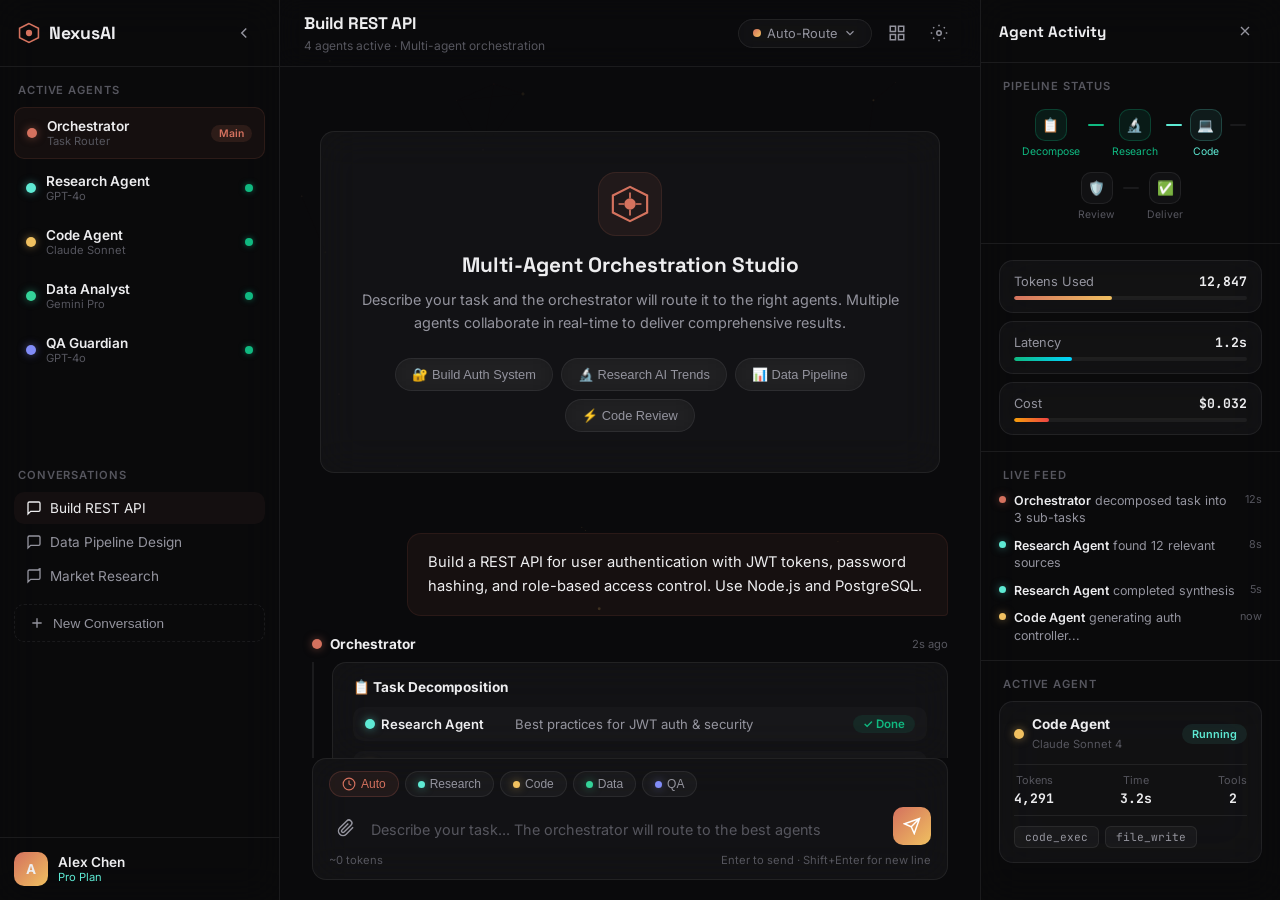
==== orchestration.html @ a89839aa "Initial commit: NexusAI orchestration platform" ====
<!DOCTYPE html>
<html lang="en">
<head>
    <meta charset="UTF-8">
    <meta name="viewport" content="width=device-width, initial-scale=1.0">
    <title>NexusAI — Multi-Agent Orchestration Studio</title>
    <link rel="preconnect" href="https://fonts.googleapis.com">
    <link href="https://fonts.googleapis.com/css2?family=Inter:wght@300;400;500;600;700;800&family=Space+Grotesk:wght@400;500;600;700&family=JetBrains+Mono:wght@400;500&display=swap" rel="stylesheet">
    <link rel="stylesheet" href="orch.css">
</head>
<body>
    <canvas id="bgCanvas"></canvas>
    <div class="cursor-glow" id="cursorGlow"></div>

    <div class="app-layout">
        <!-- Left Sidebar: Agents -->
        <aside class="sidebar" id="sidebar">
            <div class="sidebar-header">
                <a href="index.html" class="logo">
                    <svg width="22" height="22" viewBox="0 0 28 28" fill="none"><path d="M14 2L2 8v12l12 6 12-6V8L14 2z" stroke="url(#lg)" stroke-width="2" fill="none"/><circle cx="14" cy="14" r="4" fill="url(#lg)"/><defs><linearGradient id="lg" x1="0" y1="0" x2="28" y2="28"><stop stop-color="#D4715E"/><stop offset="1" stop-color="#F0C060"/></linearGradient></defs></svg>
                    <span>NexusAI</span>
                </a>
                <button class="icon-btn" id="toggleSidebar" title="Collapse">
                    <svg width="18" height="18" viewBox="0 0 24 24" fill="none" stroke="currentColor" stroke-width="2"><path d="M15 18l-6-6 6-6"/></svg>
                </button>
            </div>

            <div class="sidebar-section">
                <div class="section-label">Active Agents</div>
                <div class="agent-list" id="agentList">
                    <div class="agent-item active" data-agent="orchestrator">
                        <div class="agent-dot dot-purple"></div>
                        <div class="agent-info"><span class="agent-name">Orchestrator</span><span class="agent-role">Task Router</span></div>
                        <div class="agent-badge">Main</div>
                    </div>
                    <div class="agent-item" data-agent="researcher">
                        <div class="agent-dot dot-blue"></div>
                        <div class="agent-info"><span class="agent-name">Research Agent</span><span class="agent-role">GPT-4o</span></div>
                        <div class="status-dot online"></div>
                    </div>
                    <div class="agent-item" data-agent="coder">
                        <div class="agent-dot dot-cyan"></div>
                        <div class="agent-info"><span class="agent-name">Code Agent</span><span class="agent-role">Claude Sonnet</span></div>
                        <div class="status-dot online"></div>
                    </div>
                    <div class="agent-item" data-agent="analyst">
                        <div class="agent-dot dot-green"></div>
                        <div class="agent-info"><span class="agent-name">Data Analyst</span><span class="agent-role">Gemini Pro</span></div>
                        <div class="status-dot online"></div>
                    </div>
                    <div class="agent-item" data-agent="reviewer">
                        <div class="agent-dot dot-orange"></div>
                        <div class="agent-info"><span class="agent-name">QA Guardian</span><span class="agent-role">GPT-4o</span></div>
                        <div class="status-dot online"></div>
                    </div>
                </div>
            </div>

            <div class="sidebar-section">
                <div class="section-label">Conversations</div>
                <div class="conv-list">
                    <div class="conv-item active">
                        <svg width="16" height="16" viewBox="0 0 24 24" fill="none" stroke="currentColor" stroke-width="2"><path d="M21 15a2 2 0 01-2 2H7l-4 4V5a2 2 0 012-2h14a2 2 0 012 2z"/></svg>
                        <span>Build REST API</span>
                    </div>
                    <div class="conv-item">
                        <svg width="16" height="16" viewBox="0 0 24 24" fill="none" stroke="currentColor" stroke-width="2"><path d="M21 15a2 2 0 01-2 2H7l-4 4V5a2 2 0 012-2h14a2 2 0 012 2z"/></svg>
                        <span>Data Pipeline Design</span>
                    </div>
                    <div class="conv-item">
                        <svg width="16" height="16" viewBox="0 0 24 24" fill="none" stroke="currentColor" stroke-width="2"><path d="M21 15a2 2 0 01-2 2H7l-4 4V5a2 2 0 012-2h14a2 2 0 012-2z"/></svg>
                        <span>Market Research</span>
                    </div>
                </div>
                <button class="new-chat-btn">
                    <svg width="16" height="16" viewBox="0 0 24 24" fill="none" stroke="currentColor" stroke-width="2"><path d="M12 5v14M5 12h14"/></svg>
                    New Conversation
                </button>
            </div>

            <div class="sidebar-footer">
                <div class="user-info">
                    <div class="user-avatar">A</div>
                    <div class="user-details"><span>Alex Chen</span><span class="user-plan">Pro Plan</span></div>
                </div>
            </div>
        </aside>

        <!-- Main Chat Area -->
        <main class="main-area">
            <!-- Top Bar -->
            <div class="topbar">
                <button class="icon-btn mobile-menu" id="mobileMenu">
                    <svg width="20" height="20" viewBox="0 0 24 24" fill="none" stroke="currentColor" stroke-width="2"><path d="M3 12h18M3 6h18M3 18h18"/></svg>
                </button>
                <div class="topbar-title">
                    <h2>Build REST API</h2>
                    <span class="topbar-meta">4 agents active · Multi-agent orchestration</span>
                </div>
                <div class="topbar-actions">
                    <div class="model-selector glass-pill" id="modelSelector">
                        <span class="model-dot"></span>
                        <span>Auto-Route</span>
                        <svg width="14" height="14" viewBox="0 0 24 24" fill="none" stroke="currentColor" stroke-width="2"><path d="M6 9l6 6 6-6"/></svg>
                    </div>
                    <button class="icon-btn" title="Pipeline View" id="togglePipeline">
                        <svg width="18" height="18" viewBox="0 0 24 24" fill="none" stroke="currentColor" stroke-width="2"><rect x="3" y="3" width="7" height="7"/><rect x="14" y="3" width="7" height="7"/><rect x="3" y="14" width="7" height="7"/><rect x="14" y="14" width="7" height="7"/></svg>
                    </button>
                    <button class="icon-btn" title="Settings">
                        <svg width="18" height="18" viewBox="0 0 24 24" fill="none" stroke="currentColor" stroke-width="2"><circle cx="12" cy="12" r="3"/><path d="M12 1v2M12 21v2M4.22 4.22l1.42 1.42M18.36 18.36l1.42 1.42M1 12h2M21 12h2M4.22 19.78l1.42-1.42M18.36 5.64l1.42-1.42"/></svg>
                    </button>
                </div>
            </div>

            <!-- Chat Messages -->
            <div class="chat-area" id="chatArea">
                <div class="chat-messages" id="chatMessages">
                    <!-- Welcome -->
                    <div class="welcome-card glass-card">
                        <div class="welcome-icon">
                            <svg width="40" height="40" viewBox="0 0 28 28" fill="none"><path d="M14 2L2 8v12l12 6 12-6V8L14 2z" stroke="url(#wg)" stroke-width="1.5" fill="none"/><circle cx="14" cy="14" r="4" fill="url(#wg)"/><path d="M14 10v-4M14 22v-4M18 14h4M6 14h4" stroke="url(#wg)" stroke-width="1.2"/><defs><linearGradient id="wg" x1="0" y1="0" x2="28" y2="28"><stop stop-color="#D4715E"/><stop offset="1" stop-color="#F0C060"/></linearGradient></defs></svg>
                        </div>
                        <h3>Multi-Agent Orchestration Studio</h3>
                        <p>Describe your task and the orchestrator will route it to the right agents. Multiple agents collaborate in real-time to deliver comprehensive results.</p>
                        <div class="quick-prompts">
                            <button class="quick-prompt glass-pill" data-prompt="Build a full-stack authentication system with JWT">🔐 Build Auth System</button>
                            <button class="quick-prompt glass-pill" data-prompt="Research and analyze the latest trends in AI agents">🔬 Research AI Trends</button>
                            <button class="quick-prompt glass-pill" data-prompt="Create a data pipeline for real-time analytics">📊 Data Pipeline</button>
                            <button class="quick-prompt glass-pill" data-prompt="Review and optimize this codebase for performance">⚡ Code Review</button>
                        </div>
                    </div>

                    <!-- User Message -->
                    <div class="message user-message">
                        <div class="message-content">
                            <p>Build a REST API for user authentication with JWT tokens, password hashing, and role-based access control. Use Node.js and PostgreSQL.</p>
                        </div>
                    </div>

                    <!-- Orchestrator Routing -->
                    <div class="message agent-message orchestrator-msg">
                        <div class="message-header">
                            <div class="agent-dot dot-purple"></div>
                            <span class="msg-agent-name">Orchestrator</span>
                            <span class="msg-time">2s ago</span>
                        </div>
                        <div class="message-content">
                            <div class="routing-card glass-card">
                                <div class="routing-title">📋 Task Decomposition</div>
                                <div class="routing-tasks">
                                    <div class="route-task">
                                        <div class="route-agent"><div class="agent-dot dot-blue"></div>Research Agent</div>
                                        <span class="route-desc">Best practices for JWT auth & security</span>
                                        <span class="route-status done">✓ Done</span>
                                    </div>
                                    <div class="route-task">
                                        <div class="route-agent"><div class="agent-dot dot-cyan"></div>Code Agent</div>
                                        <span class="route-desc">Implementation with Node.js & PostgreSQL</span>
                                        <span class="route-status running">● Running</span>
                                    </div>
                                    <div class="route-task">
                                        <div class="route-agent"><div class="agent-dot dot-orange"></div>QA Guardian</div>
                                        <span class="route-desc">Security review & validation</span>
                                        <span class="route-status waiting">◦ Waiting</span>
                                    </div>
                                </div>
                            </div>
                        </div>
                    </div>

                    <!-- Research Agent -->
                    <div class="message agent-message">
                        <div class="message-header">
                            <div class="agent-dot dot-blue"></div>
                            <span class="msg-agent-name">Research Agent</span>
                            <span class="msg-model">GPT-4o</span>
                            <span class="msg-time">5s ago</span>
                        </div>
                        <div class="message-content">
                            <p>Here are the key security best practices for JWT authentication:</p>
                            <div class="findings-card glass-card">
                                <div class="finding"><span class="find-icon">🔑</span><div><strong>Token Strategy</strong><p>Use short-lived access tokens (15min) + long-lived refresh tokens stored in httpOnly cookies</p></div></div>
                                <div class="finding"><span class="find-icon">🔒</span><div><strong>Password Hashing</strong><p>bcrypt with cost factor 12, or Argon2id for new implementations</p></div></div>
                                <div class="finding"><span class="find-icon">🛡️</span><div><strong>RBAC Pattern</strong><p>Middleware-based role checking with hierarchical permissions</p></div></div>
                            </div>
                            <div class="msg-sources"><span>Sources:</span><a href="#">OWASP JWT Guide</a><a href="#">Auth0 Best Practices</a><a href="#">Node.js Security Checklist</a></div>
                        </div>
                    </div>

                    <!-- Code Agent (streaming) -->
                    <div class="message agent-message">
                        <div class="message-header">
                            <div class="agent-dot dot-cyan"></div>
                            <span class="msg-agent-name">Code Agent</span>
                            <span class="msg-model">Claude Sonnet</span>
                            <span class="msg-badge streaming">● Streaming</span>
                        </div>
                        <div class="message-content">
                            <p>I'll implement the authentication API based on the research findings. Here's the core structure:</p>
                            <div class="code-block">
                                <div class="code-header"><span class="code-lang">auth.controller.js</span><button class="copy-btn">Copy</button></div>
                                <pre><code><span class="kw">import</span> bcrypt <span class="kw">from</span> <span class="str">'bcrypt'</span>;
<span class="kw">import</span> jwt <span class="kw">from</span> <span class="str">'jsonwebtoken'</span>;
<span class="kw">import</span> { pool } <span class="kw">from</span> <span class="str">'./db.js'</span>;

<span class="kw">export async function</span> <span class="fn">register</span>(req, res) {
  <span class="kw">const</span> { email, password, role } = req.body;
  <span class="kw">const</span> hash = <span class="kw">await</span> bcrypt.hash(password, <span class="num">12</span>);

  <span class="kw">const</span> result = <span class="kw">await</span> pool.query(
    <span class="str">`INSERT INTO users (email, password_hash, role)
     VALUES ($1, $2, $3) RETURNING id, email, role`</span>,
    [email, hash, role || <span class="str">'user'</span>]
  );

  <span class="kw">const</span> token = generateTokenPair(result.rows[<span class="num">0</span>]);
  res.status(<span class="num">201</span>).json({ user: result.rows[<span class="num">0</span>], ...token });
}</code></pre>
                            </div>
                            <div class="typing-indicator"><span></span><span></span><span></span><span class="typing-text">Generating middleware...</span></div>
                        </div>
                    </div>
                </div>

                <!-- Input Area -->
                <div class="input-area">
                    <div class="input-container glass-card">
                        <div class="input-top">
                            <div class="agent-chips" id="agentChips">
                                <button class="agent-chip active" data-target="all"><svg width="14" height="14" viewBox="0 0 24 24" fill="none" stroke="currentColor" stroke-width="2"><circle cx="12" cy="12" r="10"/><path d="M12 6v6l4 2"/></svg> Auto</button>
                                <button class="agent-chip" data-target="researcher"><div class="agent-dot dot-blue small"></div>Research</button>
                                <button class="agent-chip" data-target="coder"><div class="agent-dot dot-cyan small"></div>Code</button>
                                <button class="agent-chip" data-target="analyst"><div class="agent-dot dot-green small"></div>Data</button>
                                <button class="agent-chip" data-target="reviewer"><div class="agent-dot dot-orange small"></div>QA</button>
                            </div>
                        </div>
                        <div class="input-row">
                            <button class="icon-btn attach-btn" title="Attach file">
                                <svg width="18" height="18" viewBox="0 0 24 24" fill="none" stroke="currentColor" stroke-width="2"><path d="M21.44 11.05l-9.19 9.19a6 6 0 01-8.49-8.49l9.19-9.19a4 4 0 015.66 5.66l-9.2 9.19a2 2 0 01-2.83-2.83l8.49-8.48"/></svg>
                            </button>
                            <textarea id="chatInput" placeholder="Describe your task... The orchestrator will route to the best agents" rows="1"></textarea>
                            <button class="send-btn" id="sendBtn" title="Send">
                                <svg width="18" height="18" viewBox="0 0 24 24" fill="none" stroke="currentColor" stroke-width="2"><path d="M22 2L11 13M22 2l-7 20-4-9-9-4 20-7z"/></svg>
                            </button>
                        </div>
                        <div class="input-footer">
                            <span class="token-count">~0 tokens</span>
                            <span class="input-hint">Enter to send · Shift+Enter for new line</span>
                        </div>
                    </div>
                </div>
            </div>
        </main>

        <!-- Right Panel: Activity -->
        <aside class="right-panel" id="rightPanel">
            <div class="panel-header">
                <h3>Agent Activity</h3>
                <button class="icon-btn" id="closePanel" title="Close">
                    <svg width="16" height="16" viewBox="0 0 24 24" fill="none" stroke="currentColor" stroke-width="2"><path d="M18 6L6 18M6 6l12 12"/></svg>
                </button>
            </div>

            <!-- Pipeline View -->
            <div class="pipeline-view">
                <div class="pipeline-label">Pipeline Status</div>
                <div class="pipeline-flow">
                    <div class="pipe-node done"><div class="pipe-icon">📋</div><span>Decompose</span></div>
                    <div class="pipe-line done"></div>
                    <div class="pipe-node done"><div class="pipe-icon">🔬</div><span>Research</span></div>
                    <div class="pipe-line active"></div>
                    <div class="pipe-node active"><div class="pipe-icon">💻</div><span>Code</span></div>
                    <div class="pipe-line"></div>
                    <div class="pipe-node"><div class="pipe-icon">🛡️</div><span>Review</span></div>
                    <div class="pipe-line"></div>
                    <div class="pipe-node"><div class="pipe-icon">✅</div><span>Deliver</span></div>
                </div>
            </div>

            <!-- Agent Stats -->
            <div class="agent-stats">
                <div class="stat-card glass-card">
                    <div class="stat-row"><span>Tokens Used</span><strong>12,847</strong></div>
                    <div class="stat-bar"><div class="stat-fill" style="width:42%"></div></div>
                </div>
                <div class="stat-card glass-card">
                    <div class="stat-row"><span>Latency</span><strong>1.2s</strong></div>
                    <div class="stat-bar"><div class="stat-fill green" style="width:25%"></div></div>
                </div>
                <div class="stat-card glass-card">
                    <div class="stat-row"><span>Cost</span><strong>$0.032</strong></div>
                    <div class="stat-bar"><div class="stat-fill orange" style="width:15%"></div></div>
                </div>
            </div>

            <!-- Live Activity Feed -->
            <div class="activity-feed">
                <div class="feed-label">Live Feed</div>
                <div class="feed-list" id="feedList">
                    <div class="feed-item">
                        <div class="feed-dot dot-purple"></div>
                        <div class="feed-content"><strong>Orchestrator</strong> decomposed task into 3 sub-tasks</div>
                        <span class="feed-time">12s</span>
                    </div>
                    <div class="feed-item">
                        <div class="feed-dot dot-blue"></div>
                        <div class="feed-content"><strong>Research Agent</strong> found 12 relevant sources</div>
                        <span class="feed-time">8s</span>
                    </div>
                    <div class="feed-item">
                        <div class="feed-dot dot-blue"></div>
                        <div class="feed-content"><strong>Research Agent</strong> completed synthesis</div>
                        <span class="feed-time">5s</span>
                    </div>
                    <div class="feed-item active">
                        <div class="feed-dot dot-cyan"></div>
                        <div class="feed-content"><strong>Code Agent</strong> generating auth controller...</div>
                        <span class="feed-time">now</span>
                    </div>
                </div>
            </div>

            <!-- Agent Details -->
            <div class="agent-detail-section">
                <div class="feed-label">Active Agent</div>
                <div class="agent-detail-card glass-card">
                    <div class="detail-header">
                        <div class="agent-dot dot-cyan"></div>
                        <div><strong>Code Agent</strong><span>Claude Sonnet 4</span></div>
                        <div class="status-badge running">Running</div>
                    </div>
                    <div class="detail-metrics">
                        <div><span>Tokens</span><strong>4,291</strong></div>
                        <div><span>Time</span><strong>3.2s</strong></div>
                        <div><span>Tools</span><strong>2</strong></div>
                    </div>
                    <div class="detail-tools">
                        <span class="tool-tag">code_exec</span>
                        <span class="tool-tag">file_write</span>
                    </div>
                </div>
            </div>
        </aside>
    </div>

    <script src="orch.js"></script>
</body>
</html>
---- orch.css ----
*,*::before,*::after{margin:0;padding:0;box-sizing:border-box}
:root{
  --bg:#0A0A0C;--bg2:#111114;--surface:#18181B80;
  --glass:rgba(255,255,255,.035);--glass-border:rgba(255,255,255,.07);--glass-hover:rgba(255,255,255,.07);
  --text:#EDEDEF;--text2:#94949E;--muted:#56565E;
  --accent:#D4715E;--accent2:#5EEAD4;--purple:#F0C060;
  --gradient:linear-gradient(135deg,#D4715E,#F0C060);
  --r:14px;--r-sm:10px;
  --font:'Inter',system-ui,sans-serif;--mono:'JetBrains Mono',monospace;--display:'Space Grotesk',sans-serif;
  --ease:cubic-bezier(.4,0,.2,1);
}
html,body{height:100%;overflow:hidden}
body{font-family:var(--font);background:var(--bg);color:var(--text);-webkit-font-smoothing:antialiased}
a{color:inherit;text-decoration:none}
ul{list-style:none}
::-webkit-scrollbar{width:5px}
::-webkit-scrollbar-track{background:transparent}
::-webkit-scrollbar-thumb{background:rgba(255,255,255,.08);border-radius:4px}
::-webkit-scrollbar-thumb:hover{background:rgba(255,255,255,.14)}

#bgCanvas{position:fixed;inset:0;z-index:0;pointer-events:none}
.cursor-glow{position:fixed;width:500px;height:500px;border-radius:50%;background:radial-gradient(circle,rgba(212,113,94,.08) 0%,rgba(240,192,96,.04) 30%,transparent 70%);pointer-events:none;z-index:1;transform:translate(-50%,-50%);opacity:0;transition:opacity .3s}
body:hover .cursor-glow{opacity:1}

.glass-card{background:var(--glass);border:1px solid var(--glass-border);backdrop-filter:blur(20px) saturate(1.4);-webkit-backdrop-filter:blur(20px) saturate(1.4);border-radius:var(--r);transition:all .3s var(--ease)}
.glass-pill{background:var(--glass);border:1px solid var(--glass-border);backdrop-filter:blur(12px);border-radius:100px;padding:6px 14px;font-size:.8rem;display:inline-flex;align-items:center;gap:6px;cursor:pointer;color:var(--text2);transition:all .25s var(--ease)}
.glass-pill:hover{background:var(--glass-hover);color:var(--text)}

/* ===== LAYOUT ===== */
.app-layout{display:flex;height:100vh;position:relative;z-index:2}

/* ===== SIDEBAR ===== */
.sidebar{width:280px;border-right:1px solid var(--glass-border);display:flex;flex-direction:column;background:rgba(10,10,12,.6);backdrop-filter:blur(20px);flex-shrink:0;transition:width .3s var(--ease),transform .3s var(--ease)}
.sidebar.collapsed{width:0;overflow:hidden;border:none}
.sidebar-header{display:flex;align-items:center;justify-content:space-between;padding:16px 18px;border-bottom:1px solid var(--glass-border)}
.logo{display:flex;align-items:center;gap:9px;font-family:var(--display);font-weight:700;font-size:1.1rem}
.icon-btn{width:34px;height:34px;display:flex;align-items:center;justify-content:center;border-radius:var(--r-sm);background:transparent;border:1px solid transparent;color:var(--text2);cursor:pointer;transition:all .25s var(--ease)}
.icon-btn:hover{background:var(--glass);border-color:var(--glass-border);color:var(--text)}

.sidebar-section{padding:16px 14px;flex:1;overflow-y:auto}
.section-label,.feed-label,.pipeline-label{font-size:.7rem;text-transform:uppercase;letter-spacing:.08em;color:var(--muted);font-weight:600;margin-bottom:10px;padding:0 4px}

.agent-list{display:flex;flex-direction:column;gap:4px;margin-bottom:20px}
.agent-item{display:flex;align-items:center;gap:10px;padding:10px 12px;border-radius:var(--r-sm);cursor:pointer;transition:all .25s var(--ease)}
.agent-item:hover{background:var(--glass)}
.agent-item.active{background:rgba(212,113,94,.06);border:1px solid rgba(212,113,94,.12)}
.agent-dot{width:10px;height:10px;border-radius:50%;flex-shrink:0}
.agent-dot.small{width:7px;height:7px}
.dot-purple{background:#D4715E;box-shadow:0 0 8px rgba(212,113,94,.5)}
.dot-blue{background:#5EEAD4;box-shadow:0 0 8px rgba(94,234,212,.5)}
.dot-cyan{background:#F0C060;box-shadow:0 0 8px rgba(240,192,96,.5)}
.dot-green{background:#34D399;box-shadow:0 0 8px rgba(52,211,153,.5)}
.dot-orange{background:#818CF8;box-shadow:0 0 8px rgba(129,140,248,.5)}
.agent-info{flex:1;display:flex;flex-direction:column;min-width:0}
.agent-name{font-size:.85rem;font-weight:600;white-space:nowrap;overflow:hidden;text-overflow:ellipsis}
.agent-role{font-size:.7rem;color:var(--muted)}
.agent-badge{font-size:.65rem;padding:2px 8px;border-radius:100px;background:rgba(212,113,94,.12);color:var(--accent);font-weight:600}
.status-dot{width:8px;height:8px;border-radius:50%;flex-shrink:0}
.status-dot.online{background:#10b981;box-shadow:0 0 6px rgba(16,185,129,.5);animation:statusPulse 2s infinite}
@keyframes statusPulse{0%,100%{opacity:1}50%{opacity:.5}}

.conv-list{display:flex;flex-direction:column;gap:2px;margin-bottom:12px}
.conv-item{display:flex;align-items:center;gap:8px;padding:8px 12px;border-radius:var(--r-sm);font-size:.85rem;color:var(--text2);cursor:pointer;transition:all .25s var(--ease)}
.conv-item:hover{background:var(--glass);color:var(--text)}
.conv-item.active{background:rgba(212,113,94,.05);color:var(--text)}
.new-chat-btn{display:flex;align-items:center;gap:8px;padding:10px 14px;border-radius:var(--r-sm);border:1px dashed var(--glass-border);background:transparent;color:var(--text2);font-size:.85rem;cursor:pointer;transition:all .25s var(--ease);width:100%}
.new-chat-btn:hover{border-color:var(--accent);color:var(--accent);background:rgba(212,113,94,.04)}

.sidebar-footer{padding:14px;border-top:1px solid var(--glass-border)}
.user-info{display:flex;align-items:center;gap:10px}
.user-avatar{width:34px;height:34px;border-radius:10px;background:var(--gradient);display:flex;align-items:center;justify-content:center;font-weight:700;font-size:.85rem}
.user-details{display:flex;flex-direction:column}
.user-details span:first-child{font-size:.85rem;font-weight:600}
.user-plan{font-size:.7rem;color:var(--accent2)}

/* ===== MAIN ===== */
.main-area{flex:1;display:flex;flex-direction:column;min-width:0}

.topbar{display:flex;align-items:center;gap:16px;padding:12px 24px;border-bottom:1px solid var(--glass-border);background:rgba(10,10,12,.5);backdrop-filter:blur(12px)}
.mobile-menu{display:none}
.topbar-title{flex:1}
.topbar-title h2{font-family:var(--display);font-size:1.05rem;font-weight:700}
.topbar-meta{font-size:.75rem;color:var(--muted)}
.topbar-actions{display:flex;align-items:center;gap:8px}
.model-selector{cursor:pointer}
.model-dot{width:8px;height:8px;border-radius:50%;background:var(--gradient)}

/* ===== CHAT ===== */
.chat-area{flex:1;display:flex;flex-direction:column;overflow:hidden}
.chat-messages{flex:1;overflow-y:auto;padding:24px 32px;display:flex;flex-direction:column;gap:20px}

.welcome-card{max-width:620px;margin:40px auto;padding:40px;text-align:center}
.welcome-icon{margin:0 auto 16px;width:64px;height:64px;border-radius:18px;background:rgba(212,113,94,.08);border:1px solid rgba(212,113,94,.12);display:flex;align-items:center;justify-content:center}
.welcome-card h3{font-family:var(--display);font-size:1.3rem;font-weight:700;margin-bottom:10px}
.welcome-card p{font-size:.9rem;color:var(--text2);line-height:1.6;margin-bottom:24px}
.quick-prompts{display:flex;flex-wrap:wrap;gap:8px;justify-content:center}
.quick-prompt{font-size:.8rem;padding:8px 16px;cursor:pointer;transition:all .25s var(--ease)}
.quick-prompt:hover{background:rgba(212,113,94,.08);border-color:rgba(212,113,94,.15);color:var(--text);transform:translateY(-2px)}

/* Messages */
.message{max-width:780px;width:100%;margin:0 auto;animation:msgIn .4s var(--ease)}
@keyframes msgIn{from{opacity:0;transform:translateY(12px)}to{opacity:1;transform:none}}
.user-message .message-content{background:rgba(212,113,94,.06);border:1px solid rgba(212,113,94,.1);border-radius:var(--r) var(--r) 4px var(--r);padding:16px 20px;margin-left:auto;max-width:85%}
.user-message p{font-size:.92rem;line-height:1.65}
.message-header{display:flex;align-items:center;gap:8px;margin-bottom:10px}
.msg-agent-name{font-weight:700;font-size:.85rem}
.msg-model{font-size:.7rem;color:var(--muted);padding:2px 8px;background:var(--glass);border-radius:100px}
.msg-time{font-size:.7rem;color:var(--muted);margin-left:auto}
.msg-badge{font-size:.7rem;padding:2px 10px;border-radius:100px;font-weight:600;margin-left:auto}
.msg-badge.streaming{background:rgba(0,212,255,.12);color:var(--accent2);animation:statusPulse 1.5s infinite}
.agent-message .message-content{padding:0 0 0 18px;border-left:2px solid var(--glass-border)}
.agent-message .message-content p{font-size:.92rem;line-height:1.65;color:var(--text2);margin-bottom:12px}

/* Routing Card */
.routing-card{padding:16px 20px;margin-bottom:8px}
.routing-title{font-size:.85rem;font-weight:700;margin-bottom:12px}
.routing-tasks{display:flex;flex-direction:column;gap:10px}
.route-task{display:flex;align-items:center;gap:10px;font-size:.82rem;padding:8px 12px;border-radius:var(--r-sm);background:rgba(255,255,255,.02)}
.route-agent{display:flex;align-items:center;gap:6px;font-weight:600;min-width:140px}
.route-desc{flex:1;color:var(--text2)}
.route-status{font-size:.72rem;font-weight:600;padding:2px 10px;border-radius:100px}
.route-status.done{color:#10b981;background:rgba(16,185,129,.1)}
.route-status.running{color:var(--accent2);background:rgba(94,234,212,.1);animation:statusPulse 1.5s infinite}
.route-status.waiting{color:var(--muted);background:rgba(255,255,255,.03)}

/* Findings */
.findings-card{padding:16px;margin-bottom:12px}
.finding{display:flex;gap:12px;padding:10px 0;border-bottom:1px solid var(--glass-border)}
.finding:last-child{border:none;padding-bottom:0}
.find-icon{font-size:1.2rem;flex-shrink:0;margin-top:2px}
.finding strong{font-size:.85rem;display:block;margin-bottom:2px}
.finding p{font-size:.8rem;color:var(--text2);line-height:1.5;margin:0}
.msg-sources{display:flex;align-items:center;gap:8px;flex-wrap:wrap;font-size:.75rem;color:var(--muted)}
.msg-sources a{color:var(--accent2);padding:2px 10px;background:rgba(94,234,212,.06);border-radius:100px;transition:all .2s}
.msg-sources a:hover{background:rgba(94,234,212,.12)}

/* Code Block */
.code-block{border-radius:var(--r);overflow:hidden;background:rgba(0,0,0,.3);border:1px solid var(--glass-border);margin-bottom:12px}
.code-header{display:flex;justify-content:space-between;align-items:center;padding:8px 14px;border-bottom:1px solid var(--glass-border);background:rgba(255,255,255,.02)}
.code-lang{font-size:.75rem;color:var(--text2);font-family:var(--mono)}
.copy-btn{font-size:.72rem;padding:3px 10px;border-radius:6px;background:var(--glass);border:1px solid var(--glass-border);color:var(--text2);cursor:pointer;transition:all .2s}
.copy-btn:hover{color:var(--text);background:var(--glass-hover)}
.code-block pre{padding:16px;overflow-x:auto;font-family:var(--mono);font-size:.82rem;line-height:1.7}
.kw{color:#D4715E}.str{color:#5EEAD4}.fn{color:#F0C060}.num{color:#818CF8}.cm{color:var(--muted)}

/* Typing */
.typing-indicator{display:flex;align-items:center;gap:6px;padding:8px 0}
.typing-indicator span:not(.typing-text){width:6px;height:6px;border-radius:50%;background:var(--accent2);animation:typeBounce 1.4s infinite}
.typing-indicator span:nth-child(2){animation-delay:.2s}
.typing-indicator span:nth-child(3){animation-delay:.4s}
.typing-text{font-size:.78rem;color:var(--muted);margin-left:4px}
@keyframes typeBounce{0%,60%,100%{transform:translateY(0);opacity:.4}30%{transform:translateY(-6px);opacity:1}}

/* ===== INPUT ===== */
.input-area{padding:0 32px 20px}
.input-container{padding:12px 16px}
.input-top{display:flex;align-items:center;margin-bottom:10px}
.agent-chips{display:flex;gap:6px;flex-wrap:wrap}
.agent-chip{display:flex;align-items:center;gap:5px;padding:5px 12px;border-radius:100px;font-size:.75rem;font-weight:500;background:var(--glass);border:1px solid var(--glass-border);color:var(--text2);cursor:pointer;transition:all .25s var(--ease)}
.agent-chip:hover{color:var(--text);border-color:rgba(255,255,255,.12)}
.agent-chip.active{background:rgba(212,113,94,.08);border-color:rgba(212,113,94,.2);color:var(--accent)}
.input-row{display:flex;align-items:flex-end;gap:8px}
.attach-btn{flex-shrink:0}
textarea{flex:1;background:transparent;border:none;outline:none;color:var(--text);font-family:var(--font);font-size:.9rem;resize:none;max-height:150px;line-height:1.5;padding:4px 0}
textarea::placeholder{color:var(--muted)}
.send-btn{width:38px;height:38px;display:flex;align-items:center;justify-content:center;border-radius:10px;background:var(--gradient);border:none;color:#fff;cursor:pointer;flex-shrink:0;transition:all .25s var(--ease)}
.send-btn:hover{transform:scale(1.05);box-shadow:0 4px 20px rgba(212,113,94,.35)}
.input-footer{display:flex;justify-content:space-between;margin-top:8px;font-size:.7rem;color:var(--muted)}

/* ===== RIGHT PANEL ===== */
.right-panel{width:300px;border-left:1px solid var(--glass-border);display:flex;flex-direction:column;background:rgba(10,10,12,.6);backdrop-filter:blur(20px);flex-shrink:0;overflow-y:auto;transition:width .3s var(--ease),transform .3s var(--ease)}
.right-panel.hidden{width:0;overflow:hidden;border:none}
.panel-header{display:flex;align-items:center;justify-content:space-between;padding:14px 18px;border-bottom:1px solid var(--glass-border)}
.panel-header h3{font-family:var(--display);font-size:.95rem;font-weight:700}

/* Pipeline */
.pipeline-view{padding:16px 18px;border-bottom:1px solid var(--glass-border)}
.pipeline-flow{display:flex;align-items:center;gap:0;flex-wrap:wrap;justify-content:center;gap:2px}
.pipe-node{display:flex;flex-direction:column;align-items:center;gap:4px;padding:6px}
.pipe-icon{width:32px;height:32px;border-radius:10px;background:var(--glass);border:1px solid var(--glass-border);display:flex;align-items:center;justify-content:center;font-size:.85rem;transition:all .3s var(--ease)}
.pipe-node span{font-size:.65rem;color:var(--muted)}
.pipe-node.done .pipe-icon{background:rgba(16,185,129,.1);border-color:rgba(16,185,129,.25)}
.pipe-node.done span{color:#10b981}
.pipe-node.active .pipe-icon{background:rgba(94,234,212,.08);border-color:rgba(94,234,212,.2);animation:statusPulse 2s infinite}
.pipe-node.active span{color:var(--accent2)}
.pipe-line{width:16px;height:2px;background:var(--glass-border);border-radius:2px;margin-bottom:18px}
.pipe-line.done{background:#10b981}
.pipe-line.active{background:var(--accent2);animation:statusPulse 2s infinite}

/* Stats */
.agent-stats{padding:16px 18px;display:flex;flex-direction:column;gap:8px;border-bottom:1px solid var(--glass-border)}
.stat-card{padding:12px 14px}
.stat-row{display:flex;justify-content:space-between;align-items:center;margin-bottom:6px;font-size:.8rem}
.stat-row span{color:var(--text2)}
.stat-row strong{font-family:var(--mono);font-size:.82rem}
.stat-bar{height:4px;background:rgba(255,255,255,.05);border-radius:4px;overflow:hidden}
.stat-fill{height:100%;background:var(--gradient);border-radius:4px;transition:width 1s var(--ease)}
.stat-fill.green{background:linear-gradient(90deg,#10b981,#00D4FF)}
.stat-fill.orange{background:linear-gradient(90deg,#f59e0b,#ef4444)}

/* Activity Feed */
.activity-feed{padding:16px 18px;border-bottom:1px solid var(--glass-border)}
.feed-list{display:flex;flex-direction:column;gap:10px}
.feed-item{display:flex;align-items:flex-start;gap:8px;font-size:.78rem;line-height:1.4}
.feed-dot{width:7px;height:7px;border-radius:50%;margin-top:4px;flex-shrink:0}
.feed-content{flex:1;color:var(--text2)}
.feed-content strong{color:var(--text);font-weight:600}
.feed-time{font-size:.68rem;color:var(--muted);flex-shrink:0}
.feed-item.active{opacity:1}
.feed-item.active .feed-dot{animation:statusPulse 1.5s infinite}

/* Agent Detail */
.agent-detail-section{padding:16px 18px}
.agent-detail-card{padding:14px}
.detail-header{display:flex;align-items:center;gap:8px;margin-bottom:12px}
.detail-header div:nth-child(2){flex:1}
.detail-header strong{display:block;font-size:.85rem}
.detail-header span{font-size:.7rem;color:var(--muted)}
.status-badge{font-size:.68rem;padding:3px 10px;border-radius:100px;font-weight:600}
.status-badge.running{background:rgba(94,234,212,.08);color:var(--accent2)}
.detail-metrics{display:flex;justify-content:space-between;margin-bottom:10px;padding:8px 0;border-top:1px solid var(--glass-border);border-bottom:1px solid var(--glass-border)}
.detail-metrics div{text-align:center}
.detail-metrics span{display:block;font-size:.68rem;color:var(--muted)}
.detail-metrics strong{font-family:var(--mono);font-size:.82rem}
.detail-tools{display:flex;gap:6px;flex-wrap:wrap}
.tool-tag{font-size:.7rem;padding:3px 10px;border-radius:6px;background:var(--glass);border:1px solid var(--glass-border);color:var(--text2);font-family:var(--mono)}

/* ===== RESPONSIVE ===== */
@media(max-width:1100px){
  .right-panel{width:0;overflow:hidden;border:none;position:absolute;right:0;top:0;bottom:0;z-index:10}
  .right-panel.visible{width:300px;border-left:1px solid var(--glass-border)}
}
@media(max-width:768px){
  .sidebar{position:absolute;left:0;top:0;bottom:0;z-index:20;transform:translateX(-100%)}
  .sidebar.open{transform:translateX(0)}
  .mobile-menu{display:flex}
  .chat-messages{padding:16px}
  .input-area{padding:0 12px 12px}
  .agent-chips{overflow-x:auto;flex-wrap:nowrap}
}
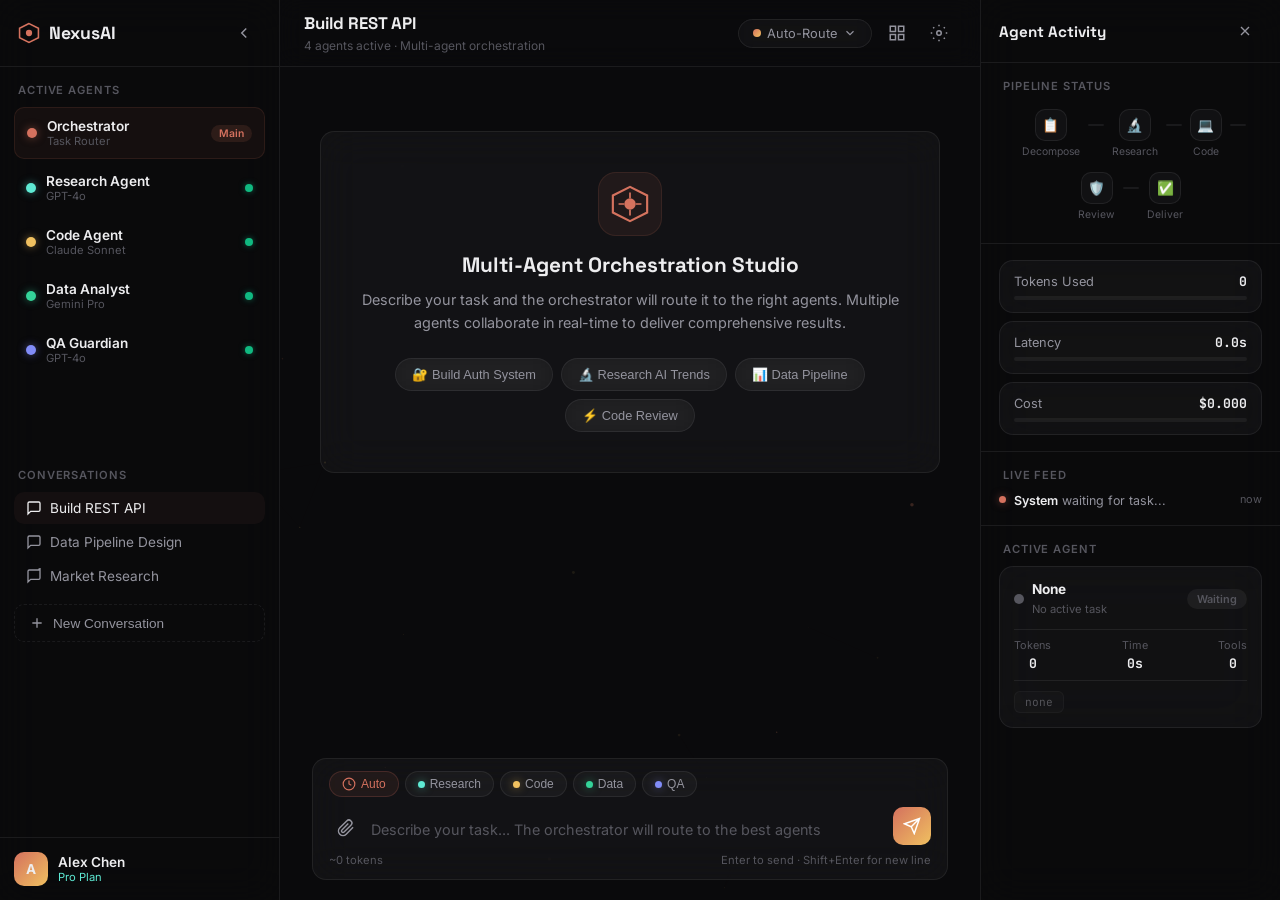
==== commit 974937c9: "Empty orchestration chat content" ====
--- a/orchestration.html
+++ b/orchestration.html
@@ -130,96 +130,7 @@
                         </div>
                     </div>
 
-                    <!-- User Message -->
-                    <div class="message user-message">
-                        <div class="message-content">
-                            <p>Build a REST API for user authentication with JWT tokens, password hashing, and role-based access control. Use Node.js and PostgreSQL.</p>
-                        </div>
-                    </div>
-
-                    <!-- Orchestrator Routing -->
-                    <div class="message agent-message orchestrator-msg">
-                        <div class="message-header">
-                            <div class="agent-dot dot-purple"></div>
-                            <span class="msg-agent-name">Orchestrator</span>
-                            <span class="msg-time">2s ago</span>
-                        </div>
-                        <div class="message-content">
-                            <div class="routing-card glass-card">
-                                <div class="routing-title">📋 Task Decomposition</div>
-                                <div class="routing-tasks">
-                                    <div class="route-task">
-                                        <div class="route-agent"><div class="agent-dot dot-blue"></div>Research Agent</div>
-                                        <span class="route-desc">Best practices for JWT auth & security</span>
-                                        <span class="route-status done">✓ Done</span>
-                                    </div>
-                                    <div class="route-task">
-                                        <div class="route-agent"><div class="agent-dot dot-cyan"></div>Code Agent</div>
-                                        <span class="route-desc">Implementation with Node.js & PostgreSQL</span>
-                                        <span class="route-status running">● Running</span>
-                                    </div>
-                                    <div class="route-task">
-                                        <div class="route-agent"><div class="agent-dot dot-orange"></div>QA Guardian</div>
-                                        <span class="route-desc">Security review & validation</span>
-                                        <span class="route-status waiting">◦ Waiting</span>
-                                    </div>
-                                </div>
-                            </div>
-                        </div>
-                    </div>
-
-                    <!-- Research Agent -->
-                    <div class="message agent-message">
-                        <div class="message-header">
-                            <div class="agent-dot dot-blue"></div>
-                            <span class="msg-agent-name">Research Agent</span>
-                            <span class="msg-model">GPT-4o</span>
-                            <span class="msg-time">5s ago</span>
-                        </div>
-                        <div class="message-content">
-                            <p>Here are the key security best practices for JWT authentication:</p>
-                            <div class="findings-card glass-card">
-                                <div class="finding"><span class="find-icon">🔑</span><div><strong>Token Strategy</strong><p>Use short-lived access tokens (15min) + long-lived refresh tokens stored in httpOnly cookies</p></div></div>
-                                <div class="finding"><span class="find-icon">🔒</span><div><strong>Password Hashing</strong><p>bcrypt with cost factor 12, or Argon2id for new implementations</p></div></div>
-                                <div class="finding"><span class="find-icon">🛡️</span><div><strong>RBAC Pattern</strong><p>Middleware-based role checking with hierarchical permissions</p></div></div>
-                            </div>
-                            <div class="msg-sources"><span>Sources:</span><a href="#">OWASP JWT Guide</a><a href="#">Auth0 Best Practices</a><a href="#">Node.js Security Checklist</a></div>
-                        </div>
-                    </div>
-
-                    <!-- Code Agent (streaming) -->
-                    <div class="message agent-message">
-                        <div class="message-header">
-                            <div class="agent-dot dot-cyan"></div>
-                            <span class="msg-agent-name">Code Agent</span>
-                            <span class="msg-model">Claude Sonnet</span>
-                            <span class="msg-badge streaming">● Streaming</span>
-                        </div>
-                        <div class="message-content">
-                            <p>I'll implement the authentication API based on the research findings. Here's the core structure:</p>
-                            <div class="code-block">
-                                <div class="code-header"><span class="code-lang">auth.controller.js</span><button class="copy-btn">Copy</button></div>
-                                <pre><code><span class="kw">import</span> bcrypt <span class="kw">from</span> <span class="str">'bcrypt'</span>;
-<span class="kw">import</span> jwt <span class="kw">from</span> <span class="str">'jsonwebtoken'</span>;
-<span class="kw">import</span> { pool } <span class="kw">from</span> <span class="str">'./db.js'</span>;
-
-<span class="kw">export async function</span> <span class="fn">register</span>(req, res) {
-  <span class="kw">const</span> { email, password, role } = req.body;
-  <span class="kw">const</span> hash = <span class="kw">await</span> bcrypt.hash(password, <span class="num">12</span>);
-
-  <span class="kw">const</span> result = <span class="kw">await</span> pool.query(
-    <span class="str">`INSERT INTO users (email, password_hash, role)
-     VALUES ($1, $2, $3) RETURNING id, email, role`</span>,
-    [email, hash, role || <span class="str">'user'</span>]
-  );
-
-  <span class="kw">const</span> token = generateTokenPair(result.rows[<span class="num">0</span>]);
-  res.status(<span class="num">201</span>).json({ user: result.rows[<span class="num">0</span>], ...token });
-}</code></pre>
-                            </div>
-                            <div class="typing-indicator"><span></span><span></span><span></span><span class="typing-text">Generating middleware...</span></div>
-                        </div>
-                    </div>
+
                 </div>
 
                 <!-- Input Area -->
@@ -265,11 +176,11 @@
             <div class="pipeline-view">
                 <div class="pipeline-label">Pipeline Status</div>
                 <div class="pipeline-flow">
-                    <div class="pipe-node done"><div class="pipe-icon">📋</div><span>Decompose</span></div>
-                    <div class="pipe-line done"></div>
-                    <div class="pipe-node done"><div class="pipe-icon">🔬</div><span>Research</span></div>
-                    <div class="pipe-line active"></div>
-                    <div class="pipe-node active"><div class="pipe-icon">💻</div><span>Code</span></div>
+                    <div class="pipe-node"><div class="pipe-icon">📋</div><span>Decompose</span></div>
+                    <div class="pipe-line"></div>
+                    <div class="pipe-node"><div class="pipe-icon">🔬</div><span>Research</span></div>
+                    <div class="pipe-line"></div>
+                    <div class="pipe-node"><div class="pipe-icon">💻</div><span>Code</span></div>
                     <div class="pipe-line"></div>
                     <div class="pipe-node"><div class="pipe-icon">🛡️</div><span>Review</span></div>
                     <div class="pipe-line"></div>
@@ -280,16 +191,16 @@
             <!-- Agent Stats -->
             <div class="agent-stats">
                 <div class="stat-card glass-card">
-                    <div class="stat-row"><span>Tokens Used</span><strong>12,847</strong></div>
-                    <div class="stat-bar"><div class="stat-fill" style="width:42%"></div></div>
+                    <div class="stat-row"><span>Tokens Used</span><strong>0</strong></div>
+                    <div class="stat-bar"><div class="stat-fill" style="width:0%"></div></div>
                 </div>
                 <div class="stat-card glass-card">
-                    <div class="stat-row"><span>Latency</span><strong>1.2s</strong></div>
-                    <div class="stat-bar"><div class="stat-fill green" style="width:25%"></div></div>
+                    <div class="stat-row"><span>Latency</span><strong>0.0s</strong></div>
+                    <div class="stat-bar"><div class="stat-fill green" style="width:0%"></div></div>
                 </div>
                 <div class="stat-card glass-card">
-                    <div class="stat-row"><span>Cost</span><strong>$0.032</strong></div>
-                    <div class="stat-bar"><div class="stat-fill orange" style="width:15%"></div></div>
+                    <div class="stat-row"><span>Cost</span><strong>$0.000</strong></div>
+                    <div class="stat-bar"><div class="stat-fill orange" style="width:0%"></div></div>
                 </div>
             </div>
 
@@ -299,22 +210,7 @@
                 <div class="feed-list" id="feedList">
                     <div class="feed-item">
                         <div class="feed-dot dot-purple"></div>
-                        <div class="feed-content"><strong>Orchestrator</strong> decomposed task into 3 sub-tasks</div>
-                        <span class="feed-time">12s</span>
-                    </div>
-                    <div class="feed-item">
-                        <div class="feed-dot dot-blue"></div>
-                        <div class="feed-content"><strong>Research Agent</strong> found 12 relevant sources</div>
-                        <span class="feed-time">8s</span>
-                    </div>
-                    <div class="feed-item">
-                        <div class="feed-dot dot-blue"></div>
-                        <div class="feed-content"><strong>Research Agent</strong> completed synthesis</div>
-                        <span class="feed-time">5s</span>
-                    </div>
-                    <div class="feed-item active">
-                        <div class="feed-dot dot-cyan"></div>
-                        <div class="feed-content"><strong>Code Agent</strong> generating auth controller...</div>
+                        <div class="feed-content"><strong>System</strong> waiting for task...</div>
                         <span class="feed-time">now</span>
                     </div>
                 </div>
@@ -325,18 +221,17 @@
                 <div class="feed-label">Active Agent</div>
                 <div class="agent-detail-card glass-card">
                     <div class="detail-header">
-                        <div class="agent-dot dot-cyan"></div>
-                        <div><strong>Code Agent</strong><span>Claude Sonnet 4</span></div>
-                        <div class="status-badge running">Running</div>
+                        <div class="agent-dot" style="background:var(--muted)"></div>
+                        <div><strong>None</strong><span>No active task</span></div>
+                        <div class="status-badge waiting" style="color:var(--muted);background:rgba(255,255,255,.05)">Waiting</div>
                     </div>
                     <div class="detail-metrics">
-                        <div><span>Tokens</span><strong>4,291</strong></div>
-                        <div><span>Time</span><strong>3.2s</strong></div>
-                        <div><span>Tools</span><strong>2</strong></div>
+                        <div><span>Tokens</span><strong>0</strong></div>
+                        <div><span>Time</span><strong>0s</strong></div>
+                        <div><span>Tools</span><strong>0</strong></div>
                     </div>
                     <div class="detail-tools">
-                        <span class="tool-tag">code_exec</span>
-                        <span class="tool-tag">file_write</span>
+                        <span class="tool-tag" style="opacity:0.5">none</span>
                     </div>
                 </div>
             </div>
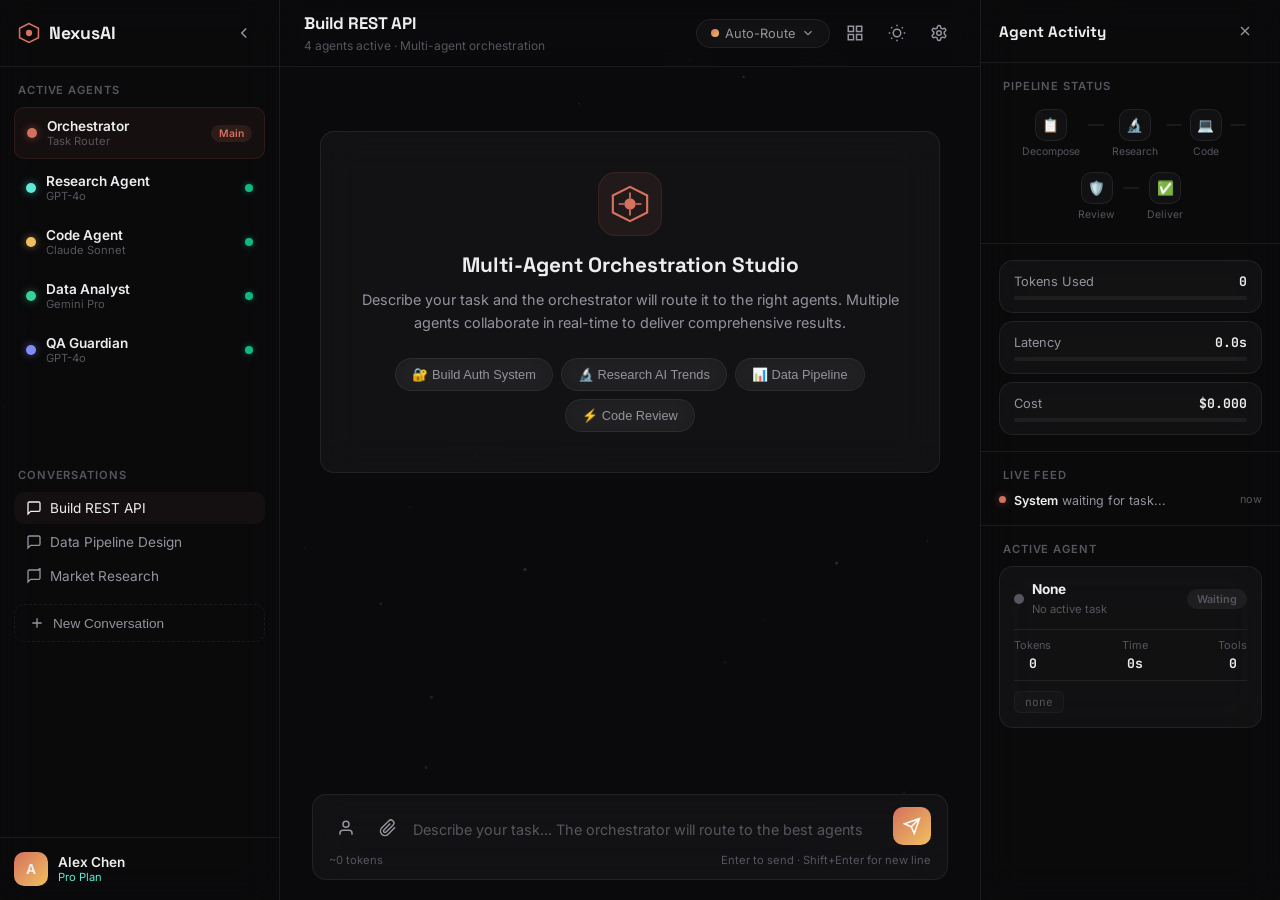
==== commit 9c90fb12: "Implement feedback: clean chat, theme toggle, right panel fix, agent dropdown" ====
--- a/orchestration.html
+++ b/orchestration.html
@@ -106,8 +106,11 @@
                     <button class="icon-btn" title="Pipeline View" id="togglePipeline">
                         <svg width="18" height="18" viewBox="0 0 24 24" fill="none" stroke="currentColor" stroke-width="2"><rect x="3" y="3" width="7" height="7"/><rect x="14" y="3" width="7" height="7"/><rect x="3" y="14" width="7" height="7"/><rect x="14" y="14" width="7" height="7"/></svg>
                     </button>
+                    <button class="icon-btn" title="Toggle Theme" id="themeToggle">
+                        <svg width="18" height="18" viewBox="0 0 24 24" fill="none" stroke="currentColor" stroke-width="2"><circle cx="12" cy="12" r="5"/><path d="M12 1v2M12 21v2M4.22 4.22l1.42 1.42M18.36 18.36l1.42 1.42M1 12h2M21 12h2M4.22 19.78l1.42-1.42M18.36 5.64l1.42-1.42"/></svg>
+                    </button>
                     <button class="icon-btn" title="Settings">
-                        <svg width="18" height="18" viewBox="0 0 24 24" fill="none" stroke="currentColor" stroke-width="2"><circle cx="12" cy="12" r="3"/><path d="M12 1v2M12 21v2M4.22 4.22l1.42 1.42M18.36 18.36l1.42 1.42M1 12h2M21 12h2M4.22 19.78l1.42-1.42M18.36 5.64l1.42-1.42"/></svg>
+                        <svg width="18" height="18" viewBox="0 0 24 24" fill="none" stroke="currentColor" stroke-width="2"><path d="M12.22 2h-.44a2 2 0 0 0-2 2v.18a2 2 0 0 1-1 1.73l-.43.25a2 2 0 0 1-2 0l-.15-.08a2 2 0 0 0-2.73.73l-.22.38a2 2 0 0 0 .73 2.73l.15.1a2 2 0 0 1 1 1.72v.51a2 2 0 0 1-1 1.74l-.15.09a2 2 0 0 0-.73 2.73l.22.38a2 2 0 0 0 2.73.73l.15-.08a2 2 0 0 1 2 0l.43.25a2 2 0 0 1 1 1.73V20a2 2 0 0 0 2 2h.44a2 2 0 0 0 2-2v-.18a2 2 0 0 1 1-1.73l.43-.25a2 2 0 0 1 2 0l.15.08a2 2 0 0 0 2.73-.73l.22-.39a2 2 0 0 0-.73-2.73l-.15-.08a2 2 0 0 1-1-1.74v-.5a2 2 0 0 1 1-1.74l.15-.09a2 2 0 0 0 .73-2.73l-.22-.38a2 2 0 0 0-2.73-.73l-.15.08a2 2 0 0 1-2 0l-.43-.25a2 2 0 0 1-1-1.73V4a2 2 0 0 0-2-2z"/><circle cx="12" cy="12" r="3"/></svg>
                     </button>
                 </div>
             </div>
@@ -136,16 +139,19 @@
                 <!-- Input Area -->
                 <div class="input-area">
                     <div class="input-container glass-card">
-                        <div class="input-top">
-                            <div class="agent-chips" id="agentChips">
-                                <button class="agent-chip active" data-target="all"><svg width="14" height="14" viewBox="0 0 24 24" fill="none" stroke="currentColor" stroke-width="2"><circle cx="12" cy="12" r="10"/><path d="M12 6v6l4 2"/></svg> Auto</button>
-                                <button class="agent-chip" data-target="researcher"><div class="agent-dot dot-blue small"></div>Research</button>
-                                <button class="agent-chip" data-target="coder"><div class="agent-dot dot-cyan small"></div>Code</button>
-                                <button class="agent-chip" data-target="analyst"><div class="agent-dot dot-green small"></div>Data</button>
-                                <button class="agent-chip" data-target="reviewer"><div class="agent-dot dot-orange small"></div>QA</button>
+                        <div class="input-row">
+                            <div class="agent-selector-wrapper">
+                                <button class="icon-btn agent-select-btn" id="agentSelectBtn" title="Select Agent">
+                                    <svg width="18" height="18" viewBox="0 0 24 24" fill="none" stroke="currentColor" stroke-width="2"><path d="M20 21v-2a4 4 0 0 0-4-4H8a4 4 0 0 0-4 4v2"/><circle cx="12" cy="7" r="4"/></svg>
+                                </button>
+                                <div class="agent-dropdown glass-card" id="agentDropdown">
+                                    <div class="dropdown-item active" data-agent="auto"><svg width="14" height="14" viewBox="0 0 24 24" fill="none" stroke="currentColor" stroke-width="2"><circle cx="12" cy="12" r="10"/><path d="M12 6v6l4 2"/></svg> Auto Route</div>
+                                    <div class="dropdown-item" data-agent="research"><div class="agent-dot dot-blue small"></div> Research</div>
+                                    <div class="dropdown-item" data-agent="code"><div class="agent-dot dot-cyan small"></div> Code</div>
+                                    <div class="dropdown-item" data-agent="data"><div class="agent-dot dot-green small"></div> Data</div>
+                                    <div class="dropdown-item" data-agent="qa"><div class="agent-dot dot-orange small"></div> QA</div>
+                                </div>
                             </div>
-                        </div>
-                        <div class="input-row">
                             <button class="icon-btn attach-btn" title="Attach file">
                                 <svg width="18" height="18" viewBox="0 0 24 24" fill="none" stroke="currentColor" stroke-width="2"><path d="M21.44 11.05l-9.19 9.19a6 6 0 01-8.49-8.49l9.19-9.19a4 4 0 015.66 5.66l-9.2 9.19a2 2 0 01-2.83-2.83l8.49-8.48"/></svg>
                             </button>
--- a/orch.css
+++ b/orch.css
@@ -8,6 +8,11 @@
   --r:14px;--r-sm:10px;
   --font:'Inter',system-ui,sans-serif;--mono:'JetBrains Mono',monospace;--display:'Space Grotesk',sans-serif;
   --ease:cubic-bezier(.4,0,.2,1);
+}
+.light-mode{
+  --bg:#F8F9FA;--bg2:#FFFFFF;--surface:#FFFFFF80;
+  --glass:rgba(0,0,0,.04);--glass-border:rgba(0,0,0,.08);--glass-hover:rgba(0,0,0,.08);
+  --text:#111114;--text2:#44444F;--muted:#7A7A85;
 }
 html,body{height:100%;overflow:hidden}
 body{font-family:var(--font);background:var(--bg);color:var(--text);-webkit-font-smoothing:antialiased}
@@ -155,10 +160,12 @@
 .input-area{padding:0 32px 20px}
 .input-container{padding:12px 16px}
 .input-top{display:flex;align-items:center;margin-bottom:10px}
-.agent-chips{display:flex;gap:6px;flex-wrap:wrap}
-.agent-chip{display:flex;align-items:center;gap:5px;padding:5px 12px;border-radius:100px;font-size:.75rem;font-weight:500;background:var(--glass);border:1px solid var(--glass-border);color:var(--text2);cursor:pointer;transition:all .25s var(--ease)}
-.agent-chip:hover{color:var(--text);border-color:rgba(255,255,255,.12)}
-.agent-chip.active{background:rgba(212,113,94,.08);border-color:rgba(212,113,94,.2);color:var(--accent)}
+.agent-selector-wrapper{position:relative;display:flex;align-items:center}
+.agent-dropdown{position:absolute;bottom:100%;left:0;margin-bottom:12px;width:150px;padding:6px;display:none;flex-direction:column;gap:2px;border-radius:var(--r-sm);z-index:100;box-shadow:0 10px 40px rgba(0,0,0,.3)}
+.agent-dropdown.open{display:flex;animation:msgIn .2s var(--ease)}
+.dropdown-item{padding:8px 12px;border-radius:6px;font-size:.8rem;display:flex;align-items:center;gap:8px;cursor:pointer;color:var(--text2);transition:all .2s}
+.dropdown-item:hover{background:var(--glass-hover);color:var(--text)}
+.dropdown-item.active{background:rgba(212,113,94,.08);color:var(--accent);font-weight:600}
 .input-row{display:flex;align-items:flex-end;gap:8px}
 .attach-btn{flex-shrink:0}
 textarea{flex:1;background:transparent;border:none;outline:none;color:var(--text);font-family:var(--font);font-size:.9rem;resize:none;max-height:150px;line-height:1.5;padding:4px 0}
@@ -169,7 +176,8 @@
 
 /* ===== RIGHT PANEL ===== */
 .right-panel{width:300px;border-left:1px solid var(--glass-border);display:flex;flex-direction:column;background:rgba(10,10,12,.6);backdrop-filter:blur(20px);flex-shrink:0;overflow-y:auto;transition:width .3s var(--ease),transform .3s var(--ease)}
-.right-panel.hidden{width:0;overflow:hidden;border:none}
+.light-mode .right-panel{background:rgba(255,255,255,.6)}
+.right-panel.closed{width:0;overflow:hidden;border:none}
 .panel-header{display:flex;align-items:center;justify-content:space-between;padding:14px 18px;border-bottom:1px solid var(--glass-border)}
 .panel-header h3{font-family:var(--display);font-size:.95rem;font-weight:700}
 
@@ -227,8 +235,9 @@
 
 /* ===== RESPONSIVE ===== */
 @media(max-width:1100px){
-  .right-panel{width:0;overflow:hidden;border:none;position:absolute;right:0;top:0;bottom:0;z-index:10}
-  .right-panel.visible{width:300px;border-left:1px solid var(--glass-border)}
+  .right-panel{width:300px;position:absolute;right:0;top:0;bottom:0;z-index:30;transform:translateX(100%);border-left:1px solid var(--glass-border)}
+  .right-panel.open{transform:translateX(0)}
+  .right-panel.closed{width:300px} /* override closed class on mobile */
 }
 @media(max-width:768px){
   .sidebar{position:absolute;left:0;top:0;bottom:0;z-index:20;transform:translateX(-100%)}
